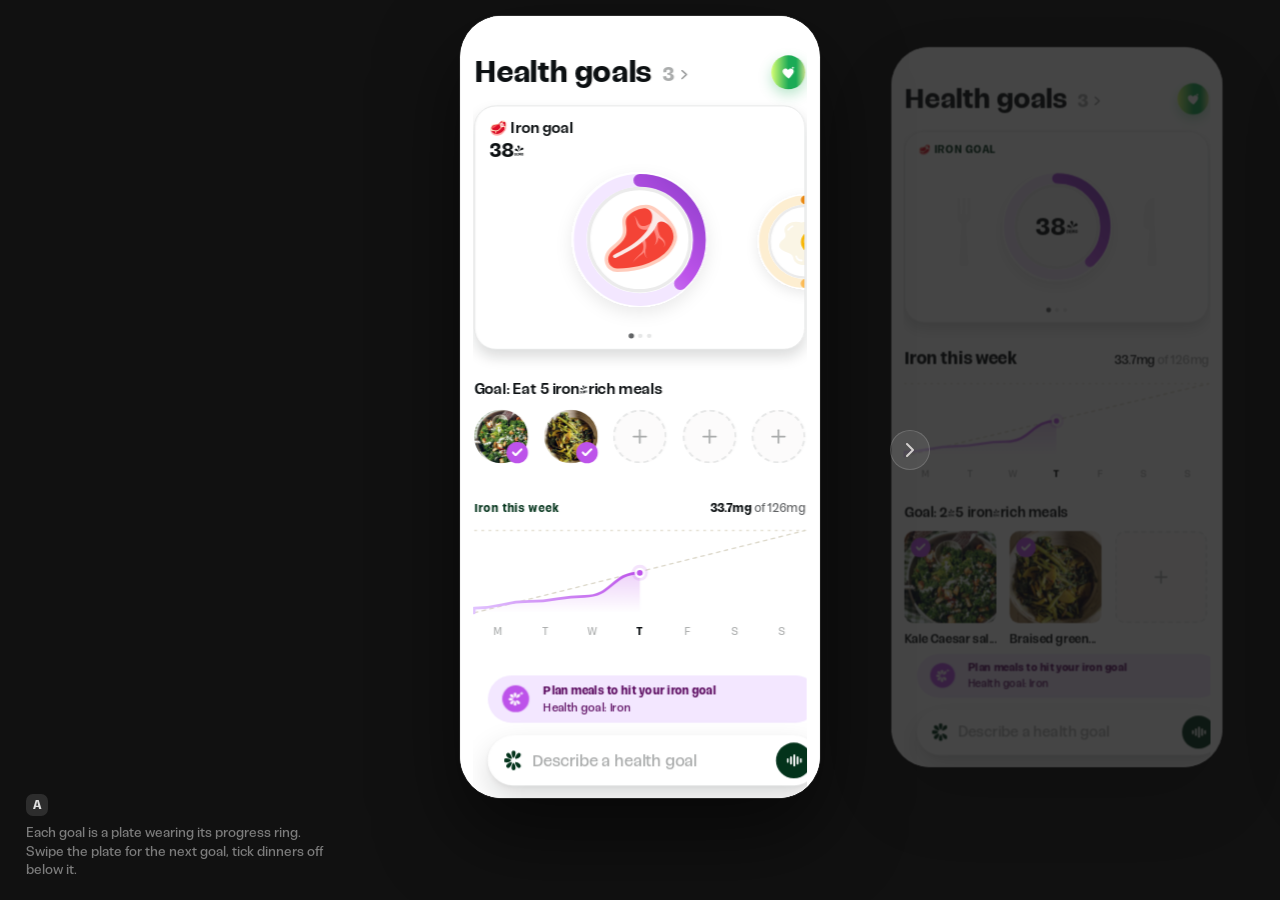
==== index.html @ 738f1f35 "Fuller shell, instant-cooked adds, goal emoji, header heart, add-toast Phones scale from the top and" ====
<!DOCTYPE html>
<html lang="en">
<head>
<meta charset="utf-8" />
<meta name="viewport" content="width=device-width, initial-scale=1, viewport-fit=cover" />
<link rel="icon" href="data:," />
<title>Clove - Health goals concepts</title>
<style>
  @font-face { font-family: "Acaraje"; font-weight: 400; src: url("assets/fonts/Acaraje-Regular.otf") format("opentype"); }
  @font-face { font-family: "Acaraje"; font-weight: 500; src: url("assets/fonts/Acaraje-Medium.otf") format("opentype"); }
  @font-face { font-family: "Acaraje"; font-weight: 600; src: url("assets/fonts/Acaraje-SemiBold.otf") format("opentype"); }

  * { margin: 0; padding: 0; box-sizing: border-box; }
  html, body { height: 100%; }
  body {
    background: #111;
    color: #fff;
    font-family: "Acaraje", -apple-system, BlinkMacSystemFont, "Segoe UI", sans-serif;
    overflow: hidden;
    -webkit-user-select: none;
    user-select: none;
    touch-action: none;
  }


  /* ---- stage: the phones ---- */
  .wrap { height: 100%; display: flex; align-items: flex-start; justify-content: center; padding-top: 16px; }
  .scale { transform: scale(var(--s, 1)); transform-origin: 50% 0; }
  .stage { position: relative; width: 402px; height: 874px; }
  .track { position: absolute; inset: 0; display: flex; gap: 64px; transition: transform 680ms cubic-bezier(0.22, 1, 0.36, 1); }
  .slot {
    position: relative;
    flex: none;
    width: 402px;
    height: 874px;
    border-radius: 46px;
    overflow: hidden;
    background: #fff;
    box-shadow: 0 0 0 1px rgba(255, 255, 255, 0.12), 0 40px 90px rgba(0, 0, 0, 0.55);
    transition: opacity 520ms ease, transform 680ms cubic-bezier(0.22, 1, 0.36, 1);
  }
  .slot iframe { width: 402px; height: 874px; border: 0; display: block; background: #fff; }
  .slot:not(.on) { opacity: 0.22; transform: scale(0.92); }
  .slot .cover { position: absolute; inset: 0; cursor: pointer; display: none; }
  .slot:not(.on) .cover { display: block; }

  /* ---- the switcher lives OUTSIDE the phone frame ---- */
  .nav {
    position: fixed;
    top: 50%;
    z-index: 30;
    display: flex;
    flex-direction: column;
    align-items: center;
    gap: 8px;
    border: none;
    background: none;
    cursor: pointer;
    font-family: inherit;
    color: rgba(255, 255, 255, 0.55);
    font-size: 12px;
    transform: translateY(-50%);
  }
  .nav .disc {
    display: flex;
    align-items: center;
    justify-content: center;
    width: 40px;
    height: 40px;
    border-radius: 999px;
    background: rgba(255, 255, 255, 0.07);
    border: 1px solid rgba(255, 255, 255, 0.16);
    transition: transform 180ms cubic-bezier(0.22, 1, 0.36, 1), background 180ms ease;
  }
  .nav:hover .disc { transform: scale(1.08); background: rgba(255, 255, 255, 0.16); }
  .nav:active .disc { transform: scale(0.9); }
  .nav .disc img { width: 14px; height: 8px; filter: invert(1); opacity: 0.8; }
  .nav__lbl { display: none; font-size: 12.5px; color: rgba(255, 255, 255, 0.75); white-space: nowrap; text-shadow: 0 1px 10px rgba(0, 0, 0, 0.7); }
  .nav--prev { left: calc(50% - var(--edge, 201px) - 110px); }
  .nav--next { right: calc(50% - var(--edge, 201px) - 110px); }
  .nav--prev .disc img { transform: rotate(90deg); }
  .nav--next .disc img { transform: rotate(-90deg); }
  /* a soft ripple on the next arrow until the first interaction */
  .nav--next.hint .disc { animation: nudge 2.4s ease 1s 2; }
  @keyframes nudge { 0%, 100% { transform: none; } 12% { transform: translateX(7px); } 24% { transform: none; } }
  @keyframes halo { 0% { opacity: 0.8; transform: scale(1); } 45% { opacity: 0; transform: scale(1.75); } 100% { opacity: 0; } }

  /* ---- legend: which concept am I looking at ---- */
  .legend {
    position: fixed;
    left: 26px;
    bottom: 20px;
    max-width: 300px;
    display: flex;
    flex-direction: column;
    align-items: flex-start;
    gap: 8px;
    z-index: 20;
    pointer-events: none;
    text-align: left;
  }
  .legend h2 { display: flex; align-items: center; gap: 9px; font-size: 15px; font-weight: 600; letter-spacing: -0.1px; }
  .legend .letter {
    display: flex;
    align-items: center;
    justify-content: center;
    width: 22px;
    height: 22px;
    border-radius: 7px;
    background: rgba(255, 255, 255, 0.12);
    font-size: 12px;
    font-weight: 600;
    color: rgba(255, 255, 255, 0.85);
  }
  .legend p { font-size: 12.5px; color: rgba(255, 255, 255, 0.45); line-height: 1.5; }

  /* ---- mobile: vertical deck, no legend text, a labelled next chevron ---- */
  @media (max-width: 760px) {
    .track { flex-direction: column; }
    .nav { top: auto; transform: none; }
    .nav--prev { left: auto; right: 14px; bottom: 96px; }
    .nav--next { right: 14px; bottom: 30px; flex-direction: row; gap: 10px; }
    .nav--prev .disc img { transform: rotate(180deg); }
    .nav--next .disc img { transform: rotate(0deg); }
    .nav__lbl { display: block; }
    .legend { display: none; }
  }
  </style>
</head>
<body>

<button class="nav nav--prev" id="navPrev" aria-label="Previous concept"><span class="disc"><img src="assets/icons/chevron-rt.svg" alt="" /></span></button>
<button class="nav nav--next hint" id="navNext" aria-label="Next concept"><span class="nav__lbl">Next prototype</span><span class="disc"><img src="assets/icons/chevron-rt.svg" alt="" /></span></button>

<div class="wrap">
  <div class="scale" id="scale">
    <div class="stage">
      <div class="track" id="track">
        <div class="slot on"><iframe src="concept-1.html" title="Concept 1"></iframe><div class="cover"></div></div>
        <div class="slot"><iframe src="concept-2.html" title="Concept 2"></iframe><div class="cover"></div></div>
        <div class="slot"><iframe src="concept-3.html" title="Concept 3"></iframe><div class="cover"></div></div>
      </div>
    </div>
  </div>
</div>

<footer class="legend">
  <h2><span class="letter" id="cletter">A</span></h2>
  <p id="cdesc">Each goal is a plate wearing its progress ring. Swipe the plate for the next goal, tick dinners off below it.</p>
</footer>

<script>
  (function () {
    var CONCEPTS = [
      { name: "The dressed plate", desc: "Each goal is a plate wearing its progress ring. Swipe the plate for the next goal, tick dinners off below it." },
      { name: "The clean plate", desc: "The calmest dial: the number rests on an empty plate with the cutlery set, week chart front and centre." },
      { name: "Day by day", desc: "The health-app week chart, the Clove way: a dinner under every bar, goal-rich meals standing taller past the dotted goal line." },
    ];
    var i = Math.min(2, Math.max(0, (parseInt(location.hash.slice(1), 10) || 1) - 1));
    var track = document.getElementById("track");
    var slots = track.children;
    var vertical = false;

    function layout() {
      vertical = window.innerWidth <= 760;
      var s = vertical
        ? Math.min((window.innerWidth - 24) / 402, (window.innerHeight - 96) / 874)
        : Math.min(1, (window.innerWidth - 300) / 402, (window.innerHeight - 118) / 874);
      document.getElementById("scale").style.setProperty("--s", s);
      /* park the chevrons just outside the scaled phone edge */
      document.body.style.setProperty("--edge", (201 * s) + "px");
      go(i, true);
    }
    function go(n, instant) {
      var prev = i;
      i = Math.max(0, Math.min(CONCEPTS.length - 1, n));
      /* arriving at a concept replays its entrance: rings draw, bars grow */
      if (!instant && i !== prev) {
        try { slots[i].querySelector("iframe").contentWindow.location.reload(); } catch (e) {}
      }
      var step = 402 + 64, stepY = 874 + 64;
      if (instant) track.style.transition = "none";
      track.style.transform = vertical ? "translateY(" + (-i * stepY) + "px)" : "translateX(" + (-i * step) + "px)";
      if (instant) { void track.offsetWidth; track.style.transition = ""; }
      for (var k = 0; k < slots.length; k++) slots[k].classList.toggle("on", k === i);
      document.getElementById("cletter").textContent = ["A", "B", "C"][i];
      document.getElementById("cdesc").textContent = CONCEPTS[i].desc;
      document.getElementById("navPrev").style.visibility = i === 0 ? "hidden" : "visible";
      document.getElementById("navNext").style.visibility = i === CONCEPTS.length - 1 ? "hidden" : "visible";
      history.replaceState(null, "", "#" + (i + 1));
    }
    function unhint() { document.getElementById("navNext").classList.remove("hint"); }

    document.getElementById("navNext").addEventListener("click", function () { unhint(); go(i + 1); });
    document.getElementById("navPrev").addEventListener("click", function () { unhint(); go(i - 1); });
    Array.prototype.forEach.call(document.querySelectorAll(".cover"), function (c, k) {
      c.addEventListener("click", function () { unhint(); go(Array.prototype.indexOf.call(slots, c.parentNode)); });
    });
    document.addEventListener("keydown", function (e) {
      if (e.key === "ArrowRight" || e.key === "ArrowDown") { unhint(); go(i + 1); }
      if (e.key === "ArrowLeft" || e.key === "ArrowUp") { unhint(); go(i - 1); }
    });

    /* swipe on the dark stage (and the dimmed phones) */
    var t0 = null;
    document.addEventListener("touchstart", function (e) {
      t0 = { x: e.touches[0].clientX, y: e.touches[0].clientY };
    }, { passive: true });
    document.addEventListener("touchend", function (e) {
      if (!t0) return;
      var dx = e.changedTouches[0].clientX - t0.x, dy = e.changedTouches[0].clientY - t0.y;
      t0 = null;
      if (vertical ? Math.abs(dy) > 60 : Math.abs(dx) > 60) {
        unhint();
        go(i + ((vertical ? dy : dx) < 0 ? 1 : -1));
      }
    }, { passive: true });

    window.addEventListener("resize", layout);
    layout();
  })();
</script>
</body>
</html>
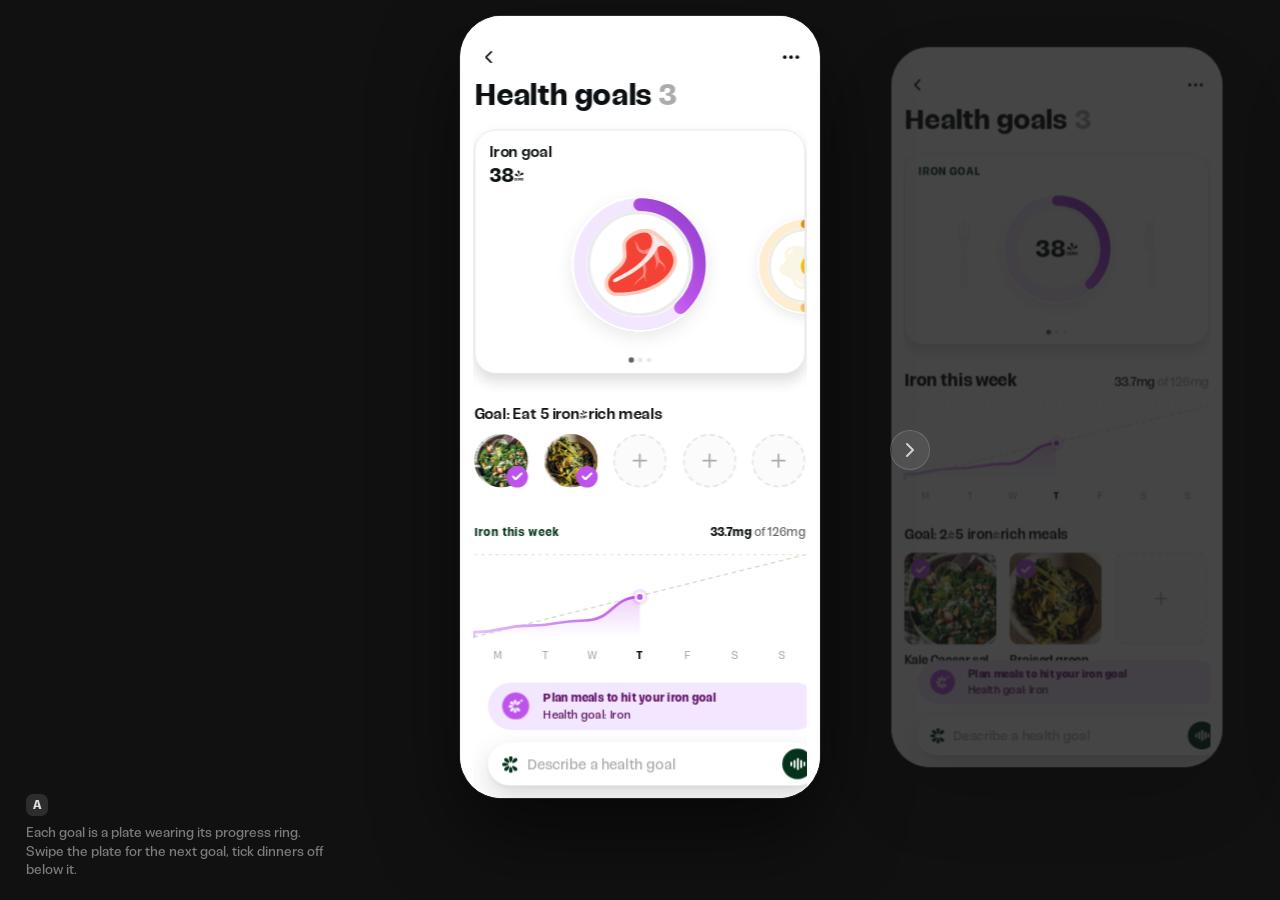
==== commit 5acc893b: "Mobile: full-screen prototype with liquid-glass switcher pill top right; no emoji on A/B goal labels" ====
--- a/index.html
+++ b/index.html
@@ -114,16 +114,72 @@
   }
   .legend p { font-size: 12.5px; color: rgba(255, 255, 255, 0.45); line-height: 1.5; }
 
-  /* ---- mobile: vertical deck, no legend text, a labelled next chevron ---- */
+  /* ---- floating prototype switcher: Clove liquid glass, mobile only ---- */
+  /* lives inside the scaled stage (the stage IS the screen on mobile),
+     so it never depends on position:fixed working under emulators */
+  .switcher {
+    position: absolute;
+    top: calc(10px + env(safe-area-inset-top));
+    right: 12px;
+    z-index: 50;
+    display: none;
+    align-items: center;
+    gap: 2px;
+    padding: 4px;
+    border-radius: 999px;
+    background: rgba(255, 255, 255, 0.68);
+    -webkit-backdrop-filter: blur(18px) saturate(1.7);
+    backdrop-filter: blur(18px) saturate(1.7);
+    box-shadow:
+      inset 0 0 0 1px rgba(255, 255, 255, 0.55),
+      inset 0 1px 0 rgba(255, 255, 255, 0.9),
+      0 8px 16px rgba(15, 18, 21, 0.15);
+    animation: sw-in 560ms cubic-bezier(0.22, 1, 0.36, 1) 350ms both;
+  }
+  @keyframes sw-in { from { opacity: 0; transform: translateY(-14px) scale(0.92); } }
+  .sw-btn {
+    display: flex;
+    align-items: center;
+    justify-content: center;
+    width: 34px;
+    height: 34px;
+    padding: 0;
+    border: none;
+    border-radius: 999px;
+    background: none;
+    cursor: pointer;
+    transition: transform 160ms cubic-bezier(0.22, 1, 0.36, 1), background 160ms ease, opacity 200ms ease;
+  }
+  .sw-btn:active { transform: scale(0.88); background: rgba(15, 18, 21, 0.06); }
+  .sw-btn img { width: 12px; height: 7px; opacity: 0.8; }
+  .sw-btn--prev img { transform: rotate(90deg); }
+  .sw-btn--next img { transform: rotate(-90deg); }
+  .sw-btn[disabled] { opacity: 0.22; pointer-events: none; }
+  .sw-letter {
+    display: flex;
+    align-items: center;
+    justify-content: center;
+    width: 26px;
+    height: 26px;
+    border-radius: 9px;
+    background: rgba(15, 18, 21, 0.08);
+    font-size: 13px;
+    font-weight: 600;
+    color: #0f1215;
+  }
+  .sw-letter.pop { animation: sw-pop 360ms cubic-bezier(0.22, 1.4, 0.36, 1); }
+  @keyframes sw-pop { 0% { transform: scale(0.55); opacity: 0.3; } 100% { transform: scale(1); opacity: 1; } }
+
+  /* ---- mobile: the prototype IS the screen, glass switcher floats over it ---- */
   @media (max-width: 760px) {
-    .track { flex-direction: column; }
-    .nav { top: auto; transform: none; }
-    .nav--prev { left: auto; right: 14px; bottom: 96px; }
-    .nav--next { right: 14px; bottom: 30px; flex-direction: row; gap: 10px; }
-    .nav--prev .disc img { transform: rotate(180deg); }
-    .nav--next .disc img { transform: rotate(0deg); }
-    .nav__lbl { display: block; }
+    .wrap { padding-top: 0; justify-content: flex-start; }
+    .scale { transform-origin: 0 0; }
+    .track { gap: 0; }
+    .slot { border-radius: 0; box-shadow: none; }
+    .slot:not(.on) { opacity: 1; transform: none; }
+    .nav { display: none; }
     .legend { display: none; }
+    .switcher { display: flex; }
   }
   </style>
 </head>
@@ -131,6 +187,7 @@
 
 <button class="nav nav--prev" id="navPrev" aria-label="Previous concept"><span class="disc"><img src="assets/icons/chevron-rt.svg" alt="" /></span></button>
 <button class="nav nav--next hint" id="navNext" aria-label="Next concept"><span class="nav__lbl">Next prototype</span><span class="disc"><img src="assets/icons/chevron-rt.svg" alt="" /></span></button>
+
 
 <div class="wrap">
   <div class="scale" id="scale">
@@ -139,6 +196,11 @@
         <div class="slot on"><iframe src="concept-1.html" title="Concept 1"></iframe><div class="cover"></div></div>
         <div class="slot"><iframe src="concept-2.html" title="Concept 2"></iframe><div class="cover"></div></div>
         <div class="slot"><iframe src="concept-3.html" title="Concept 3"></iframe><div class="cover"></div></div>
+      </div>
+      <div class="switcher" id="switcher">
+        <button class="sw-btn sw-btn--prev" id="swPrev" aria-label="Previous prototype"><img src="assets/icons/chevron-rt.svg" alt="" /></button>
+        <span class="sw-letter" id="swLetter">A</span>
+        <button class="sw-btn sw-btn--next" id="swNext" aria-label="Next prototype"><img src="assets/icons/chevron-rt.svg" alt="" /></button>
       </div>
     </div>
   </div>
@@ -161,11 +223,30 @@
     var slots = track.children;
     var vertical = false;
 
+    /* visualViewport agrees with CSS media queries everywhere (plain
+       innerWidth lies under some emulators) and tracks the browser
+       chrome collapsing on real phones */
+    function vp() {
+      var v = window.visualViewport;
+      return { w: v ? v.width : window.innerWidth, h: v ? v.height : window.innerHeight };
+    }
     function layout() {
-      vertical = window.innerWidth <= 760;
-      var s = vertical
-        ? Math.min((window.innerWidth - 24) / 402, (window.innerHeight - 96) / 874)
-        : Math.min(1, (window.innerWidth - 300) / 402, (window.innerHeight - 118) / 874);
+      vertical = matchMedia("(max-width: 760px)").matches;
+      var v = vp(), s, frameH;
+      if (vertical) {
+        /* the prototype IS the screen: exact-width scale, height follows
+           the real viewport so the app's bottom bars hug the true bottom */
+        s = v.w / 402;
+        frameH = Math.round(v.h / s);
+      } else {
+        s = Math.min(1, (v.w - 300) / 402, (v.h - 118) / 874);
+        frameH = 874;
+      }
+      document.querySelector(".stage").style.height = frameH + "px";
+      for (var k = 0; k < slots.length; k++) {
+        slots[k].style.height = frameH + "px";
+        slots[k].querySelector("iframe").style.height = frameH + "px";
+      }
       document.getElementById("scale").style.setProperty("--s", s);
       /* park the chevrons just outside the scaled phone edge */
       document.body.style.setProperty("--edge", (201 * s) + "px");
@@ -178,21 +259,32 @@
       if (!instant && i !== prev) {
         try { slots[i].querySelector("iframe").contentWindow.location.reload(); } catch (e) {}
       }
-      var step = 402 + 64, stepY = 874 + 64;
+      var step = 402 + (vertical ? 0 : 64);
       if (instant) track.style.transition = "none";
-      track.style.transform = vertical ? "translateY(" + (-i * stepY) + "px)" : "translateX(" + (-i * step) + "px)";
+      track.style.transform = "translateX(" + (-i * step) + "px)";
       if (instant) { void track.offsetWidth; track.style.transition = ""; }
       for (var k = 0; k < slots.length; k++) slots[k].classList.toggle("on", k === i);
       document.getElementById("cletter").textContent = ["A", "B", "C"][i];
       document.getElementById("cdesc").textContent = CONCEPTS[i].desc;
       document.getElementById("navPrev").style.visibility = i === 0 ? "hidden" : "visible";
       document.getElementById("navNext").style.visibility = i === CONCEPTS.length - 1 ? "hidden" : "visible";
+      document.getElementById("swPrev").disabled = i === 0;
+      document.getElementById("swNext").disabled = i === CONCEPTS.length - 1;
+      var letter = document.getElementById("swLetter");
+      letter.textContent = ["A", "B", "C"][i];
+      if (!instant && i !== prev) {
+        letter.classList.remove("pop");
+        void letter.offsetWidth;
+        letter.classList.add("pop");
+      }
       history.replaceState(null, "", "#" + (i + 1));
     }
     function unhint() { document.getElementById("navNext").classList.remove("hint"); }
 
     document.getElementById("navNext").addEventListener("click", function () { unhint(); go(i + 1); });
     document.getElementById("navPrev").addEventListener("click", function () { unhint(); go(i - 1); });
+    document.getElementById("swNext").addEventListener("click", function () { unhint(); go(i + 1); });
+    document.getElementById("swPrev").addEventListener("click", function () { unhint(); go(i - 1); });
     Array.prototype.forEach.call(document.querySelectorAll(".cover"), function (c, k) {
       c.addEventListener("click", function () { unhint(); go(Array.prototype.indexOf.call(slots, c.parentNode)); });
     });
@@ -210,13 +302,14 @@
       if (!t0) return;
       var dx = e.changedTouches[0].clientX - t0.x, dy = e.changedTouches[0].clientY - t0.y;
       t0 = null;
-      if (vertical ? Math.abs(dy) > 60 : Math.abs(dx) > 60) {
+      if (Math.abs(dx) > 60) {
         unhint();
-        go(i + ((vertical ? dy : dx) < 0 ? 1 : -1));
+        go(i + (dx < 0 ? 1 : -1));
       }
     }, { passive: true });
 
     window.addEventListener("resize", layout);
+    if (window.visualViewport) window.visualViewport.addEventListener("resize", layout);
     layout();
   })();
 </script>
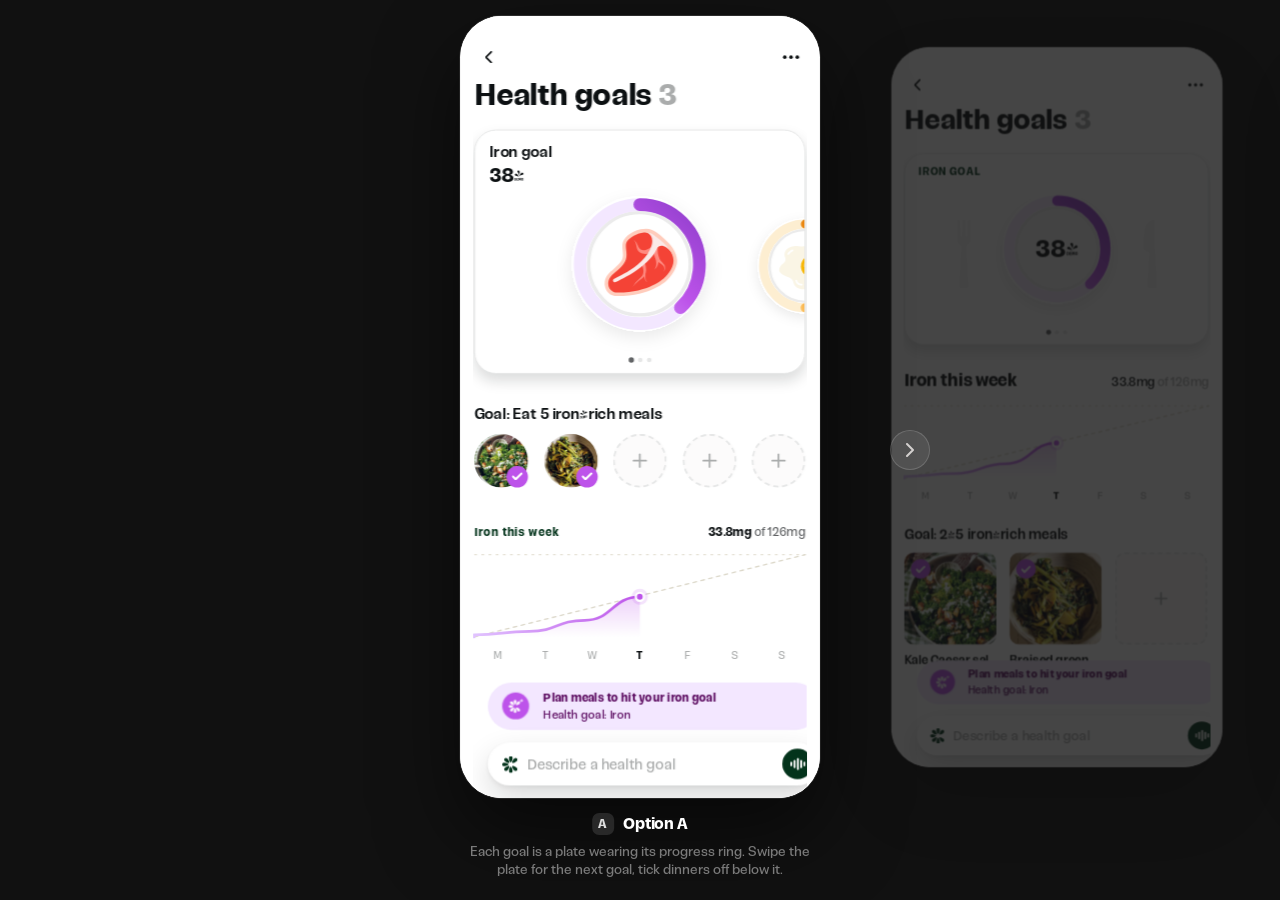
==== commit c225dcbd: "Legend says Option A/B/C centred at phone width; C stepper is two grey discs; sparser shared week wi" ====
--- a/index.html
+++ b/index.html
@@ -88,16 +88,17 @@
   /* ---- legend: which concept am I looking at ---- */
   .legend {
     position: fixed;
-    left: 26px;
+    left: 50%;
     bottom: 20px;
-    max-width: 300px;
+    width: calc(var(--edge, 201px) * 2);
+    transform: translateX(-50%);
     display: flex;
     flex-direction: column;
-    align-items: flex-start;
+    align-items: center;
     gap: 8px;
     z-index: 20;
     pointer-events: none;
-    text-align: left;
+    text-align: center;
   }
   .legend h2 { display: flex; align-items: center; gap: 9px; font-size: 15px; font-weight: 600; letter-spacing: -0.1px; }
   .legend .letter {
@@ -207,7 +208,7 @@
 </div>
 
 <footer class="legend">
-  <h2><span class="letter" id="cletter">A</span></h2>
+  <h2><span class="letter" id="cletter">A</span><span id="cname">Option A</span></h2>
   <p id="cdesc">Each goal is a plate wearing its progress ring. Swipe the plate for the next goal, tick dinners off below it.</p>
 </footer>
 
@@ -216,7 +217,7 @@
     var CONCEPTS = [
       { name: "The dressed plate", desc: "Each goal is a plate wearing its progress ring. Swipe the plate for the next goal, tick dinners off below it." },
       { name: "The clean plate", desc: "The calmest dial: the number rests on an empty plate with the cutlery set, week chart front and centre." },
-      { name: "Day by day", desc: "The health-app week chart, the Clove way: a dinner under every bar, goal-rich meals standing taller past the dotted goal line." },
+      { name: "Day by day", desc: "The health app week chart, the Clove way: a dinner under every bar, meals rich in your goal standing taller past the dotted goal line." },
     ];
     var i = Math.min(2, Math.max(0, (parseInt(location.hash.slice(1), 10) || 1) - 1));
     var track = document.getElementById("track");
@@ -265,6 +266,7 @@
       if (instant) { void track.offsetWidth; track.style.transition = ""; }
       for (var k = 0; k < slots.length; k++) slots[k].classList.toggle("on", k === i);
       document.getElementById("cletter").textContent = ["A", "B", "C"][i];
+      document.getElementById("cname").textContent = "Option " + ["A", "B", "C"][i];
       document.getElementById("cdesc").textContent = CONCEPTS[i].desc;
       document.getElementById("navPrev").style.visibility = i === 0 ? "hidden" : "visible";
       document.getElementById("navNext").style.visibility = i === CONCEPTS.length - 1 ? "hidden" : "visible";
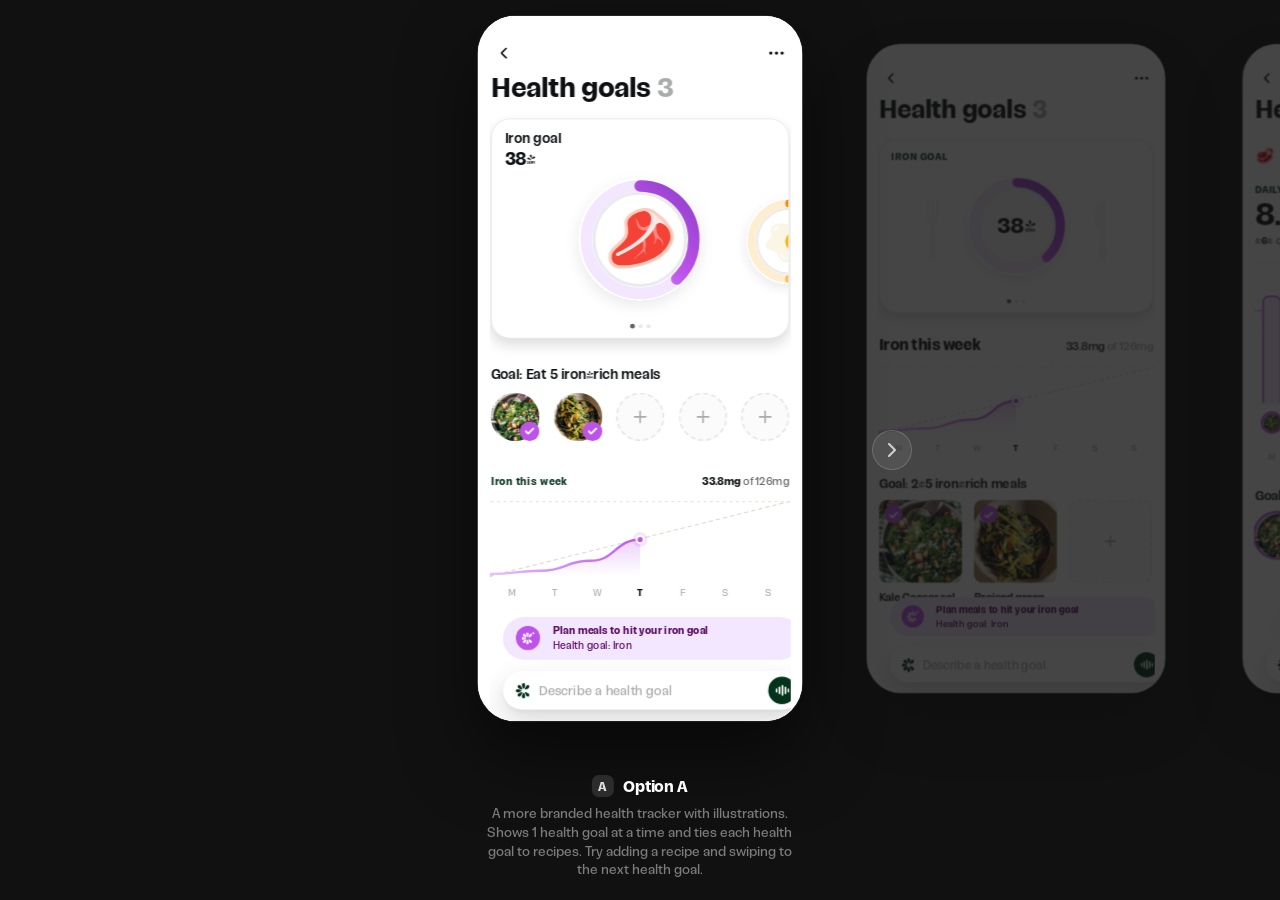
==== commit fbcfc95a: "Ring glow headroom in A/B heroes, honest Option A/B/C legend copy with breathing room, C two-meal da" ====
--- a/index.html
+++ b/index.html
@@ -160,13 +160,14 @@
     display: flex;
     align-items: center;
     justify-content: center;
-    width: 26px;
     height: 26px;
+    padding: 0 10px;
     border-radius: 9px;
     background: rgba(15, 18, 21, 0.08);
     font-size: 13px;
     font-weight: 600;
     color: #0f1215;
+    white-space: nowrap;
   }
   .sw-letter.pop { animation: sw-pop 360ms cubic-bezier(0.22, 1.4, 0.36, 1); }
   @keyframes sw-pop { 0% { transform: scale(0.55); opacity: 0.3; } 100% { transform: scale(1); opacity: 1; } }
@@ -200,7 +201,7 @@
       </div>
       <div class="switcher" id="switcher">
         <button class="sw-btn sw-btn--prev" id="swPrev" aria-label="Previous prototype"><img src="assets/icons/chevron-rt.svg" alt="" /></button>
-        <span class="sw-letter" id="swLetter">A</span>
+        <span class="sw-letter" id="swLetter">Option A</span>
         <button class="sw-btn sw-btn--next" id="swNext" aria-label="Next prototype"><img src="assets/icons/chevron-rt.svg" alt="" /></button>
       </div>
     </div>
@@ -209,15 +210,15 @@
 
 <footer class="legend">
   <h2><span class="letter" id="cletter">A</span><span id="cname">Option A</span></h2>
-  <p id="cdesc">Each goal is a plate wearing its progress ring. Swipe the plate for the next goal, tick dinners off below it.</p>
+  <p id="cdesc">A more branded health tracker with illustrations. Shows 1 health goal at a time and ties each health goal to recipes. Try adding a recipe and swiping to the next health goal.</p>
 </footer>
 
 <script>
   (function () {
     var CONCEPTS = [
-      { name: "The dressed plate", desc: "Each goal is a plate wearing its progress ring. Swipe the plate for the next goal, tick dinners off below it." },
-      { name: "The clean plate", desc: "The calmest dial: the number rests on an empty plate with the cutlery set, week chart front and centre." },
-      { name: "Day by day", desc: "The health app week chart, the Clove way: a dinner under every bar, meals rich in your goal standing taller past the dotted goal line." },
+      { name: "The dressed plate", desc: "A more branded health tracker with illustrations. Shows 1 health goal at a time and ties each health goal to recipes. Try adding a recipe and swiping to the next health goal." },
+      { name: "The clean plate", desc: "Similar to option A, but with a simpler health tracker chart and larger recipe cards." },
+      { name: "Day by day", desc: "Less fun but maybe more useful. Shows which recipes helped you hit each health goal, and how your progress has changed week to week." },
     ];
     var i = Math.min(2, Math.max(0, (parseInt(location.hash.slice(1), 10) || 1) - 1));
     var track = document.getElementById("track");
@@ -240,7 +241,7 @@
         s = v.w / 402;
         frameH = Math.round(v.h / s);
       } else {
-        s = Math.min(1, (v.w - 300) / 402, (v.h - 118) / 874);
+        s = Math.min(1, (v.w - 300) / 402, (v.h - 195) / 874);
         frameH = 874;
       }
       document.querySelector(".stage").style.height = frameH + "px";
@@ -273,7 +274,7 @@
       document.getElementById("swPrev").disabled = i === 0;
       document.getElementById("swNext").disabled = i === CONCEPTS.length - 1;
       var letter = document.getElementById("swLetter");
-      letter.textContent = ["A", "B", "C"][i];
+      letter.textContent = "Option " + ["A", "B", "C"][i];
       if (!instant && i !== prev) {
         letter.classList.remove("pop");
         void letter.offsetWidth;
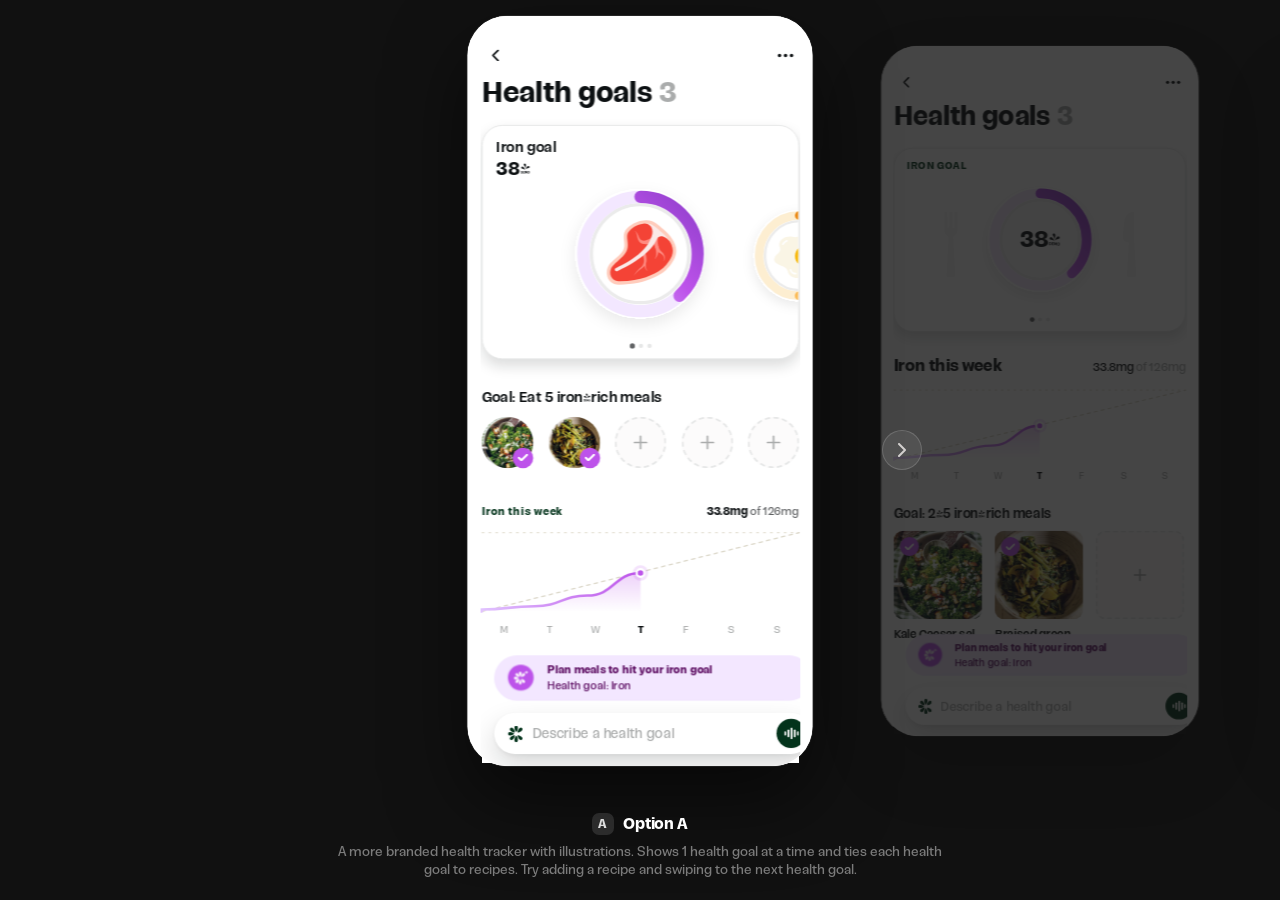
==== commit b73f905c: "Wider legend text so the prototypes render larger on desktop Co-Authored-By: Claude Fable 5 <noreply" ====
--- a/index.html
+++ b/index.html
@@ -90,7 +90,7 @@
     position: fixed;
     left: 50%;
     bottom: 20px;
-    width: calc(var(--edge, 201px) * 2);
+    width: min(620px, calc(100vw - 48px));
     transform: translateX(-50%);
     display: flex;
     flex-direction: column;
@@ -241,7 +241,7 @@
         s = v.w / 402;
         frameH = Math.round(v.h / s);
       } else {
-        s = Math.min(1, (v.w - 300) / 402, (v.h - 195) / 874);
+        s = Math.min(1, (v.w - 300) / 402, (v.h - 150) / 874);
         frameH = 874;
       }
       document.querySelector(".stage").style.height = frameH + "px";
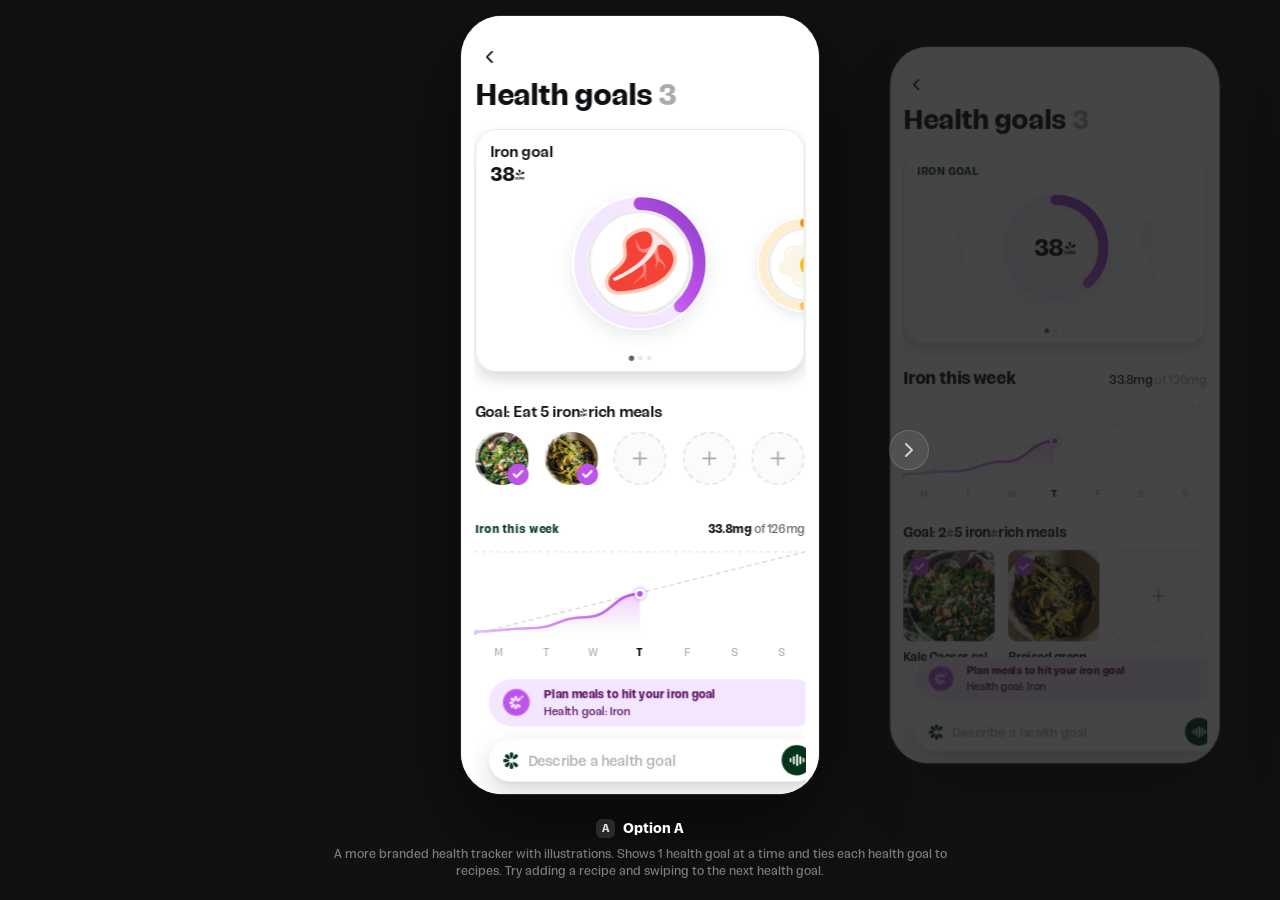
==== commit 8e083691: "Smaller legend type, dots menu removed from all three headers, prototypes render larger Co-Authored-" ====
--- a/index.html
+++ b/index.html
@@ -100,20 +100,20 @@
     pointer-events: none;
     text-align: center;
   }
-  .legend h2 { display: flex; align-items: center; gap: 9px; font-size: 15px; font-weight: 600; letter-spacing: -0.1px; }
+  .legend h2 { display: flex; align-items: center; gap: 8px; font-size: 13.5px; font-weight: 600; letter-spacing: -0.1px; }
   .legend .letter {
     display: flex;
     align-items: center;
     justify-content: center;
-    width: 22px;
-    height: 22px;
-    border-radius: 7px;
+    width: 19px;
+    height: 19px;
+    border-radius: 6px;
     background: rgba(255, 255, 255, 0.12);
-    font-size: 12px;
+    font-size: 10.5px;
     font-weight: 600;
     color: rgba(255, 255, 255, 0.85);
   }
-  .legend p { font-size: 12.5px; color: rgba(255, 255, 255, 0.45); line-height: 1.5; }
+  .legend p { font-size: 11.5px; color: rgba(255, 255, 255, 0.45); line-height: 1.5; }
 
   /* ---- floating prototype switcher: Clove liquid glass, mobile only ---- */
   /* lives inside the scaled stage (the stage IS the screen on mobile),
@@ -241,7 +241,7 @@
         s = v.w / 402;
         frameH = Math.round(v.h / s);
       } else {
-        s = Math.min(1, (v.w - 300) / 402, (v.h - 150) / 874);
+        s = Math.min(1, (v.w - 300) / 402, (v.h - 122) / 874);
         frameH = 874;
       }
       document.querySelector(".stage").style.height = frameH + "px";
